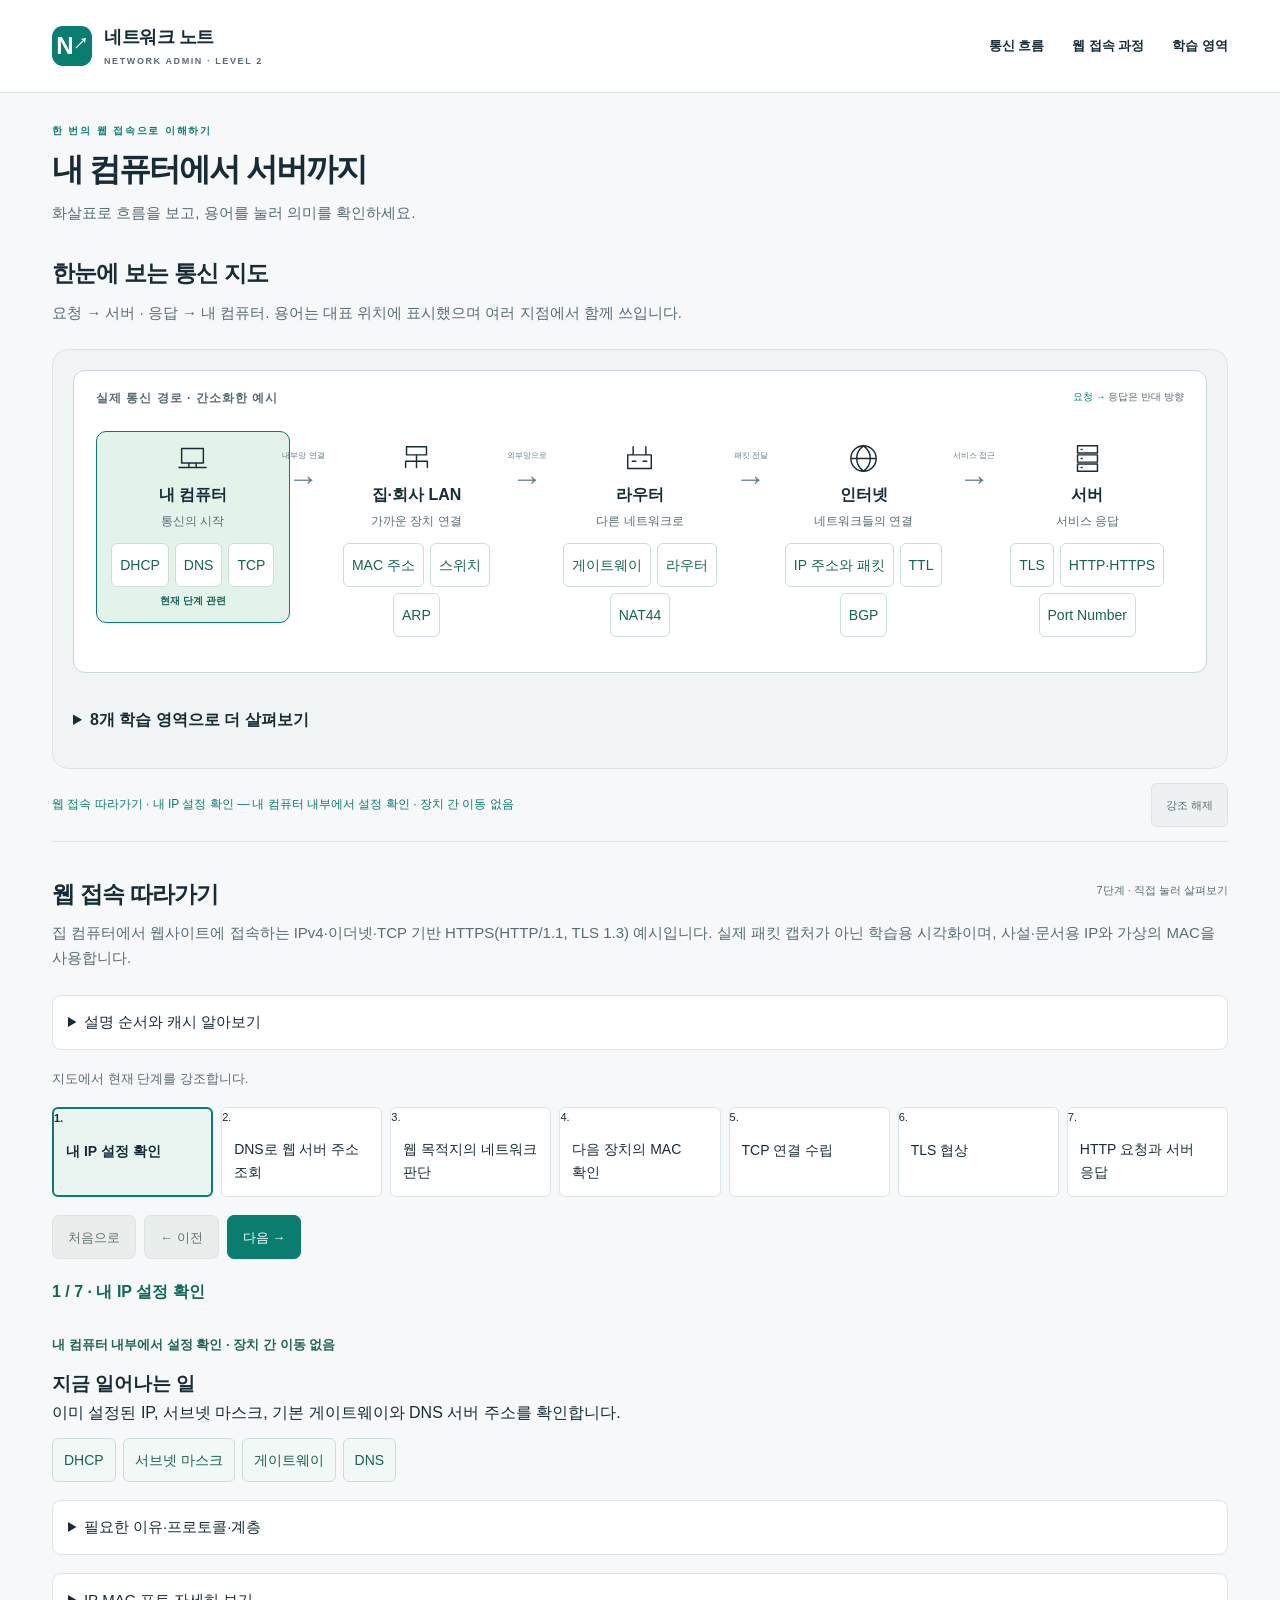
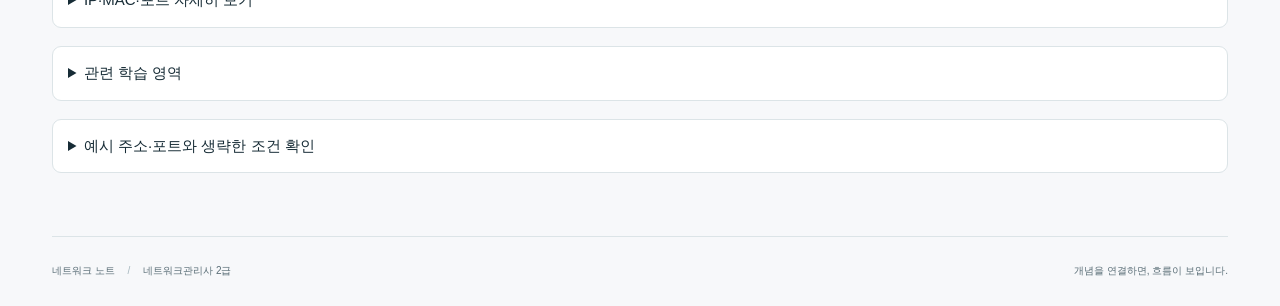
==== index.html @ ea15d292 "first commit" ====
<!doctype html>
<!-- 통신 흐름과 용어를 연결하는 개념 학습 화면입니다. -->
<html lang="ko">
<head>
  <meta charset="utf-8">
  <meta name="viewport" content="width=device-width, initial-scale=1">
  <!-- 내장 아이콘은 별도 파일 및 루트 favicon 요청 없이 동작합니다. -->
  <link rel="icon" href="data:image/svg+xml,%3Csvg xmlns='http://www.w3.org/2000/svg' viewBox='0 0 32 32'%3E%3Crect width='32' height='32' rx='8' fill='%23087d70'/%3E%3Cpath d='M9 24V8l14 16V8' stroke='white' stroke-width='3' fill='none'/%3E%3C/svg%3E">
  <meta name="description" content="네트워크관리사 2급 개념을 실제 통신 경로와 연결하는 학습 지도">
  <title>전체 개념 지도 · 네트워크 노트</title>
  <link rel="stylesheet" href="css/style.css">
  <script defer src="js/data.js"></script>
  <script defer src="js/main.js"></script>
</head>
<body>
<a class="skip-link" href="#main">본문으로 건너뛰기</a>
<header class="site-header"><div class="header-inner">
  <a class="brand" href="index.html"><span class="brand-mark" aria-hidden="true">N<span>↗</span></span><span>네트워크 노트<small>NETWORK ADMIN · LEVEL 2</small></span></a>
  <nav aria-label="주 메뉴"><a href="index.html#concept-map">통신 흐름</a><a href="index.html#web-access">웹 접속 과정</a><a href="index.html#learning-areas">학습 영역</a></nav>
  
</div></header>
<main id="main">
<section class="hero"><div><p class="eyebrow accent">한 번의 웹 접속으로 이해하기</p><h1>내 컴퓨터에서 서버까지</h1><p class="hero-description">화살표로 흐름을 보고, 용어를 눌러 의미를 확인하세요.</p></div></section>
<!-- Phase 4: 기존 데이터의 대표 용어·별칭을 재사용하는 전체 검색입니다. -->

<section id="concept-map" class="map-section" aria-labelledby="map-heading">
  <div class="section-heading"><div><h2 id="map-heading">한눈에 보는 통신 지도</h2></div></div>
  <p class="section-description">요청 → 서버 · 응답 → 내 컴퓨터. 용어는 대표 위치에 표시했으며 여러 지점에서 함께 쓰입니다.</p>
  <!-- 점선은 학습 개념의 관계, 중앙 실선 화살표는 간소화한 장치 간 전달 경로입니다. -->
  <div class="concept-map">

    <div class="path-panel"><div class="path-heading"><span class="eyebrow">실제 통신 경로 · 간소화한 예시</span><span>요청 → <span class="muted">응답은 반대 방향</span></span></div>
      <ol id="communication-path" class="communication-path" aria-label="내 컴퓨터에서 LAN, 라우터, 인터넷을 거쳐 서버로 전달되는 통신 경로"><li class="route-node" data-node="computer"><svg viewBox="0 0 32 32" aria-hidden="true"><path d="M4 5h24v16H4z M1 26h30 M12 21v5m8-5v5"/></svg><strong>내 컴퓨터</strong><span>통신의 시작</span><div class="route-arrow" aria-hidden="true"><span>내부망 연결</span><b>→</b></div></li>
<li class="route-node" data-node="lan"><svg viewBox="0 0 32 32" aria-hidden="true"><path d="M5 3h22v9H5z M16 12v7 M4 19h24 M4 19v7m12-7v7m12-7v7"/></svg><strong>집·회사 LAN</strong><span>가까운 장치 연결</span><div class="route-arrow" aria-hidden="true"><span>외부망으로</span><b>→</b></div></li>
<li class="route-node" data-node="router"><svg viewBox="0 0 32 32" aria-hidden="true"><path d="M3 12h26v15H3z M9 12V3m14 9V3 M8 19h4m8 0h4"/></svg><strong>라우터</strong><span>다른 네트워크로</span><div class="route-arrow" aria-hidden="true"><span>패킷 전달</span><b>→</b></div></li>
<li class="route-node" data-node="internet"><svg viewBox="0 0 32 32" aria-hidden="true"><path d="M16 2a14 14 0 1 0 0 28a14 14 0 1 0 0-28 M2 16h28 M16 2c-10 7-10 21 0 28 M16 2c10 7 10 21 0 28"/></svg><strong>인터넷</strong><span>네트워크들의 연결</span><div class="route-arrow" aria-hidden="true"><span>서비스 접근</span><b>→</b></div></li>
<li class="route-node" data-node="server"><svg viewBox="0 0 32 32" aria-hidden="true"><path d="M5 2h22v8H5z M5 12h22v8H5z M5 22h22v8H5z M9 6h1m-1 10h1m-1 10h1"/></svg><strong>서버</strong><span>서비스 응답</span></li></ol>
    </div>
<details id="learning-areas" class="area-disclosure"><summary>8개 학습 영역으로 더 살펴보기</summary>    <div class="map-grid map-top"><article class="map-card" id="area-structure" data-area="structure">
  <div class="card-top"><span class="eyebrow">01 / LEARNING AREA</span><span class="selection-mark" aria-hidden="true">●</span></div>
  <h3><a href="html/structure.html">통신 구조<span aria-hidden="true"> ↗</span></a></h3>
  <p class="relation-label">통신 규칙과 데이터 포장</p>
  <p class="relation-target"><span aria-hidden="true">┄</span> 전체 통신 과정</p>
  <button type="button" class="relation-button" data-select-area="structure" aria-pressed="false" aria-controls="communication-path relation-status" hidden>관계 강조 <span aria-hidden="true">＋</span></button>
</article>
<article class="map-card" id="area-lan" data-area="lan">
  <div class="card-top"><span class="eyebrow">02 / LEARNING AREA</span><span class="selection-mark" aria-hidden="true">●</span></div>
  <h3><a href="html/lan.html">물리 연결·LAN<span aria-hidden="true"> ↗</span></a></h3>
  <p class="relation-label">신호 전달과 내부망 구성</p>
  <p class="relation-target"><span aria-hidden="true">┄</span> 내 컴퓨터 ↔ 집·회사 LAN</p>
  <button type="button" class="relation-button" data-select-area="lan" aria-pressed="false" aria-controls="communication-path relation-status" hidden>관계 강조 <span aria-hidden="true">＋</span></button>
</article>
<article class="map-card" id="area-address-routing" data-area="address-routing">
  <div class="card-top"><span class="eyebrow">03 / LEARNING AREA</span><span class="selection-mark" aria-hidden="true">●</span></div>
  <h3><a href="html/address-routing.html">주소·경로<span aria-hidden="true"> ↗</span></a></h3>
  <p class="relation-label">주소 식별과 경로 선택</p>
  <p class="relation-target"><span aria-hidden="true">┄</span> LAN ↔ 라우터 ↔ 인터넷</p>
  <button type="button" class="relation-button" data-select-area="address-routing" aria-pressed="false" aria-controls="communication-path relation-status" hidden>관계 강조 <span aria-hidden="true">＋</span></button>
</article>
<article class="map-card" id="area-transport" data-area="transport">
  <div class="card-top"><span class="eyebrow">04 / LEARNING AREA</span><span class="selection-mark" aria-hidden="true">●</span></div>
  <h3><a href="html/transport.html">전송<span aria-hidden="true"> ↗</span></a></h3>
  <p class="relation-label">종단 간 전송과 포트 구분</p>
  <p class="relation-target"><span aria-hidden="true">┄</span> 내 컴퓨터 ↔ 서버</p>
  <button type="button" class="relation-button" data-select-area="transport" aria-pressed="false" aria-controls="communication-path relation-status" hidden>관계 강조 <span aria-hidden="true">＋</span></button>
</article></div>    <div class="map-grid map-bottom"><article class="map-card" id="area-services" data-area="services">
  <div class="card-top"><span class="eyebrow">05 / LEARNING AREA</span><span class="selection-mark" aria-hidden="true">●</span></div>
  <h3><a href="html/services.html">서비스<span aria-hidden="true"> ↗</span></a></h3>
  <p class="relation-label">주소 설정과 서비스 요청·응답</p>
  <p class="relation-target"><span aria-hidden="true">┄</span> 내 컴퓨터 ↔ 서버 · LAN</p>
  <button type="button" class="relation-button" data-select-area="services" aria-pressed="false" aria-controls="communication-path relation-status" hidden>관계 강조 <span aria-hidden="true">＋</span></button>
</article>
<article class="map-card" id="area-security" data-area="security">
  <div class="card-top"><span class="eyebrow">06 / LEARNING AREA</span><span class="selection-mark" aria-hidden="true">●</span></div>
  <h3><a href="html/security.html">보안<span aria-hidden="true"> ↗</span></a></h3>
  <p class="relation-label">접근 제어와 통신 보호</p>
  <p class="relation-target"><span aria-hidden="true">┄</span> LAN ↔ 라우터 ↔ 인터넷 ↔ 서버</p>
  <button type="button" class="relation-button" data-select-area="security" aria-pressed="false" aria-controls="communication-path relation-status" hidden>관계 강조 <span aria-hidden="true">＋</span></button>
</article>
<article class="map-card" id="area-server-management" data-area="server-management">
  <div class="card-top"><span class="eyebrow">07 / LEARNING AREA</span><span class="selection-mark" aria-hidden="true">●</span></div>
  <h3><a href="html/server-management.html">서버·운영체제 관리<span aria-hidden="true"> ↗</span></a></h3>
  <p class="relation-label">서비스 실행과 운영 상태 관리</p>
  <p class="relation-target"><span aria-hidden="true">┄</span> 서버</p>
  <button type="button" class="relation-button" data-select-area="server-management" aria-pressed="false" aria-controls="communication-path relation-status" hidden>관계 강조 <span aria-hidden="true">＋</span></button>
</article>
<article class="map-card" id="area-virtualization" data-area="virtualization">
  <div class="card-top"><span class="eyebrow">08 / LEARNING AREA</span><span class="selection-mark" aria-hidden="true">●</span></div>
  <h3><a href="html/virtualization.html">가상화·운영 구조<span aria-hidden="true"> ↗</span></a></h3>
  <p class="relation-label">기능 가상화와 자원 운영</p>
  <p class="relation-target"><span aria-hidden="true">┄</span> LAN · 라우터 · 서버</p>
  <button type="button" class="relation-button" data-select-area="virtualization" aria-pressed="false" aria-controls="communication-path relation-status" hidden>관계 강조 <span aria-hidden="true">＋</span></button>
</article></div></details>
  </div>
  <div class="relation-bar"><p id="relation-status" role="status" aria-live="polite" aria-atomic="true">각 영역에 연결된 지점과 관계를 확인해 보세요.</p><button id="reset-map" type="button" hidden>강조 해제</button></div>
  <noscript><p class="notice">관계 강조는 JavaScript가 필요합니다. 학습 영역을 펼쳐 상세 페이지로 이동할 수 있습니다.</p></noscript>
</section>
<!-- Phase 3: 네트워크 요청을 실제로 보내지 않는 수동 단계형 학습 시나리오입니다. -->
<section id="web-access" class="journey-section" aria-labelledby="web-access-title">
  <div class="section-heading"><div><h2 id="web-access-title">웹 접속 따라가기</h2></div><span class="quiet-label">7단계 · 직접 눌러 살펴보기</span></div>
  <p class="section-description">집 컴퓨터에서 웹사이트에 접속하는 IPv4·이더넷·TCP 기반 HTTPS(HTTP/1.1, TLS 1.3) 예시입니다. 실제 패킷 캡처가 아닌 학습용 시각화이며, 사설·문서용 IP와 가상의 MAC을 사용합니다.</p>
  <details class="visual-details"><summary>설명 순서와 캐시 알아보기</summary><p>아래는 설명 순서입니다. DNS 조회 안에서도 목적지 판단과 필요한 MAC 확인·전달이 일어납니다. DHCP는 사전 설정이며, 유효한 설정·DNS 캐시·ARP 캐시가 있으면 매번 새로 교환하지 않습니다.</p></details>
  <div id="walkthrough-interactive" hidden></div>
  <noscript><p class="notice">단계별 조작을 이용하려면 JavaScript를 켜 주세요. 기존 지도와 학습 페이지 링크는 그대로 이용할 수 있습니다.</p></noscript>
</section>




</main>
<footer class="site-footer"><span>네트워크 노트 <span aria-hidden="true">/</span> 네트워크관리사 2급</span><span>개념을 연결하면, 흐름이 보입니다.</span></footer>
</body>
</html>
---- css/style.css ----
/* 공통 디자인: 외부 폰트 없이 가독성, 상대 경로 배포, 반응형 지도를 지원합니다. */
:root{color-scheme:light;--paper:#f7f8fa;--ink:#172c36;--muted:#586c75;--line:#dce4e7;--accent:#087d70;--soft:#eaf5f1;--white:#fff}
*{box-sizing:border-box}
html{scroll-behavior:smooth;scroll-padding-top:24px}
body{margin:0;background:var(--paper);color:var(--ink);font-family:"Segoe UI","Malgun Gothic",sans-serif;font-size:15px;line-height:1.65;word-break:keep-all;overflow-wrap:anywhere}
a{color:inherit;text-decoration:none}
button{font:inherit;cursor:pointer}
a,button{-webkit-tap-highlight-color:transparent}
a:hover{color:var(--accent)}
a:focus-visible,button:focus-visible{outline:3px solid #1266c4;outline-offset:5px;border-radius:4px}
[hidden]{display:none!important}
h1,h2,h3,p{margin:0}
.skip-link{position:absolute;top:-100px;left:16px;z-index:10;background:var(--ink);color:white;padding:12px 20px}
.skip-link:focus{top:12px}
.site-header{background:var(--white);border-bottom:1px solid var(--line)}
.header-inner{max-width:1240px;min-height:92px;margin:auto;padding:16px 32px;display:flex;align-items:center;gap:42px}
.brand{display:flex;align-items:center;gap:12px;font-size:18px;font-weight:750;letter-spacing:-.5px}
.brand small{display:block;font-size:9px;letter-spacing:1.6px;color:var(--muted);font-weight:600;margin-top:1px}
.brand-mark{display:flex;align-items:center;justify-content:center;width:40px;height:40px;border-radius:11px;background:var(--accent);color:white;font-size:24px;font-weight:700}
.brand-mark span{font-size:15px;align-self:flex-start;margin-top:6px}
.header-inner nav{display:flex;gap:28px;margin-left:auto;font-size:13px;font-weight:600}
.header-inner nav a{padding:10px 0}
.phase-badge{display:inline-flex;align-items:center;gap:10px;border:1px solid var(--line);border-radius:6px;padding:5px 10px;font-size:10px;letter-spacing:1px;font-weight:700;color:var(--muted)}
.phase-badge span{letter-spacing:0;font-weight:400;border-left:1px solid var(--line);padding-left:10px}
main{max-width:1240px;padding:0 32px;margin:auto}
.hero{padding:64px 0 54px;display:grid;grid-template-columns:1.4fr 1fr;align-items:center;gap:50px}
.eyebrow{font-size:10px;font-weight:700;letter-spacing:1.8px;color:var(--muted)}
.accent{color:var(--accent)}
h1{font-size:clamp(32px,3.6vw,47px);line-height:1.35;letter-spacing:-2px;font-weight:750;margin:16px 0 20px}
h1 em{font-style:normal;color:var(--accent)}
.hero-description{font-size:15px;line-height:1.9;color:var(--muted)}
.hero-note{padding:26px 28px;border:1px solid #d6e6df;background:#eef5f1;border-radius:14px;max-width:385px;justify-self:end;width:100%}
.note-icon{display:block;color:var(--accent);font-size:26px;margin-bottom:8px;line-height:1}
.hero-note strong{font-size:15px}
.hero-note p{font-size:12px;color:var(--muted);margin:9px 0 20px;line-height:1.9}
.hero-note>div{border-top:1px solid #d3e1da;padding-top:14px;display:flex;gap:26px;font-size:11px;color:var(--muted)}
.hero-note b{font-size:22px;color:var(--accent);margin-right:5px;font-weight:600}
.section-heading{display:flex;align-items:center;justify-content:space-between;gap:20px}
h2{font-size:23px;letter-spacing:-.8px;margin-top:7px;line-height:1.5}
.section-description{font-size:12px;color:var(--muted);margin:10px 0 24px}
.legend{display:flex;gap:18px;font-size:11px;color:var(--muted)}
.legend span{display:flex;align-items:center;gap:7px}
.legend i{width:23px;display:inline-block}
.solid-line{border-top:2px solid #536d79}
.dotted-line{border-top:2px dashed var(--accent)}
.concept-map{border:1px solid var(--line);border-radius:16px;background-color:#f0f4f5;background-image:radial-gradient(#d2dee2 .7px,transparent .7px);background-size:14px 14px;padding:24px}
.map-grid{display:grid;grid-template-columns:repeat(4,minmax(0,1fr));gap:16px}
.map-card{position:relative;padding:17px 16px 12px;border:1px solid #d7e0e3;border-radius:10px;background:white;min-width:0;transition:border-color .15s,box-shadow .15s}
/* 각 개념의 점선과 대상 문구는 장치의 실선 전달 경로와 구별됩니다. */
.map-top .map-card:after,.map-bottom .map-card:before{content:"";position:absolute;height:26px;border-left:2px dashed #8ea8a2;left:50%}
.map-top .map-card:after{top:100%}
.map-bottom .map-card:before{bottom:100%}
.card-top{display:flex;justify-content:space-between;align-items:center;gap:5px}
.card-top .eyebrow{font-size:8px;letter-spacing:1.1px}
.selection-mark{color:#c9d7d4;font-size:9px}
.map-card h3{font-size:16px;letter-spacing:-.6px;margin:9px 0}
.map-card h3 a{display:block;padding:3px 0}
.map-card h3 a span{font-size:13px;color:var(--muted)}
.relation-label{font-size:11px;color:var(--muted)}
.relation-target{font-size:10px;color:var(--accent);min-height:36px;display:flex;gap:4px;align-items:center;margin:6px 0}
.relation-button{border:0;border-top:1px solid #e6edee;background:transparent;color:var(--muted);width:100%;min-height:44px;text-align:left;font-size:11px;padding:10px 0 0}
.relation-button span{float:right}
.relation-button:hover{color:var(--accent)}
.path-panel{position:relative;margin:25px 0;padding:18px 22px 22px;background:#fff;border:1px solid #c9d8dc;border-radius:12px}
.path-heading{display:flex;justify-content:space-between;gap:12px;font-size:10px;color:var(--accent);margin-bottom:22px}
.path-heading .eyebrow{font-size:9px;letter-spacing:1px}
.muted{color:var(--muted)}
.communication-path{list-style:none;margin:0;padding:0;display:grid;grid-template-columns:repeat(5,minmax(0,1fr));gap:30px}
.route-node{position:relative;display:flex;flex-direction:column;align-items:center;justify-content:center;border:1px solid transparent;border-radius:10px;padding:12px 0;min-width:0}
.route-node svg{width:29px;height:29px;stroke:var(--ink);stroke-width:1.6;fill:none;stroke-linecap:round;stroke-linejoin:round;margin-bottom:9px}
.route-node strong{font-size:13px}
.route-node>span{font-size:10px;color:var(--muted);margin-top:3px}
.route-arrow{position:absolute;left:calc(100% - 20px);width:70px;top:17px;text-align:center;color:#687f8a;z-index:1;pointer-events:none}
.route-arrow span{display:block;font-size:8px;white-space:nowrap}
.route-arrow b{font-size:31px;font-weight:400;line-height:1.1;display:block}
.is-selected{border-color:var(--accent);box-shadow:0 0 0 2px var(--accent)}
.is-selected .selection-mark,.is-selected .relation-button,.is-selected .relation-label{color:var(--accent)}
.map-top .is-selected:after,.map-bottom .is-selected:before{border-color:var(--accent);border-width:3px}
.is-related{background:var(--soft);border-color:#72b7a9}
.is-related svg{stroke:var(--accent)}
.has-selection .map-card:not(.is-selected) .relation-target{color:var(--muted)}
.has-selection .map-card:not(.is-selected):after,.has-selection .map-card:not(.is-selected):before{border-color:#cbd6d9}
.relation-bar{display:flex;align-items:center;justify-content:space-between;gap:16px;padding:14px 0;min-height:70px;color:var(--accent);font-size:12px}
.relation-bar button{flex-shrink:0;border:1px solid var(--line);border-radius:6px;padding:10px 14px;min-height:44px;background:white;color:var(--ink);font-size:11px}
.relation-bar button:disabled{color:var(--muted);background:#edf1f2;cursor:default}
.learning-section{padding:36px 0 64px}
.quiet-label{font-size:11px;color:var(--muted)}
.area-list{display:grid;grid-template-columns:1fr 1fr;gap:0 30px;padding:0;margin:0;list-style:none}
.area-list li{border-bottom:1px solid var(--line)}
.area-list-link{display:flex;align-items:center;gap:15px;padding:22px 4px;min-height:130px}
.list-number{font-size:12px;color:var(--accent);align-self:flex-start;padding-top:4px;font-weight:600}
.area-list h3{font-size:15px;margin-bottom:4px}
.area-list p{font-size:11px;color:var(--muted)}
.list-relation{display:block;font-size:10px;color:var(--muted);margin-top:5px}
.term-count{margin-left:auto;white-space:nowrap;font-size:10px;color:var(--muted)}
.site-footer{max-width:1176px;margin:0 auto;padding:26px 0;border-top:1px solid var(--line);display:flex;justify-content:space-between;gap:16px;font-size:10px;color:var(--muted)}
.site-footer span span{margin:0 10px;color:#a4b5bd}
/* 상세 페이지의 기존 역할 패널과 순차 탐색을 Phase 2 학습 화면에서도 유지합니다. */
.detail-main{max-width:940px;padding-top:32px;padding-bottom:52px}
.back-link{display:inline-block;font-size:12px;color:var(--muted);padding:10px 0}
.detail-hero{padding:42px 0 34px}
.detail-hero h1{margin:12px 0}
.detail-tagline{font-size:21px;margin-bottom:17px}
.detail-summary{max-width:700px;color:var(--muted);font-size:15px}
.detail-count{display:inline-block;margin-top:20px;border:1px solid var(--line);border-radius:6px;padding:5px 10px;font-size:12px;color:var(--muted)}
.role-panel{padding:28px 32px;border:1px solid #cfe0d8;border-radius:12px;background:var(--soft)}
.role-panel h2{font-size:20px}
.role-target{margin-top:20px;font-size:20px;color:var(--accent);font-weight:650}
.role-relation{border-top:2px dashed #87b8aa;margin-top:15px;padding-top:15px;font-size:16px}
.role-panel p:last-child{font-size:12px;color:var(--muted);margin-top:12px}
.scope-panel{margin:24px 0;padding:28px 32px;background:white;border:1px solid var(--line);border-radius:12px}
.scope-panel h2{font-size:19px;margin:13px 0 10px}
.scope-panel p{color:var(--muted);font-size:13px;line-height:1.9}
.sequence-nav{display:grid;grid-template-columns:1fr 1fr;gap:16px;margin-top:36px}
.sequence-nav a{padding:22px;border:1px solid var(--line);border-radius:10px;background:white}
.sequence-nav a:last-child{text-align:right}
.sequence-nav small{display:block;color:var(--muted);font-size:11px;margin-bottom:8px}
.sequence-nav strong{font-size:15px}
.sequence-note{color:var(--muted);font-size:11px;line-height:1.9;margin-top:20px;text-align:center}
.notice{padding:15px;border:1px solid var(--line);font-size:12px}
@media(min-width:761px) and (max-width:1050px){.map-grid{gap:10px}.concept-map{padding:16px}.map-card{padding:14px 10px 10px}.map-card h3{font-size:14px}.relation-target{min-height:52px}.hero{gap:24px}.term-count{display:none}}
@media(max-width:760px){
 .header-inner{min-height:78px;padding:14px 20px;gap:18px;flex-wrap:wrap}.brand{font-size:16px}.header-inner nav{gap:18px;font-size:12px}.header-inner>.phase-badge{display:none}
 main{padding:0 20px}.hero{padding:38px 0;grid-template-columns:1fr;gap:26px}.hero-note{justify-self:start;max-width:none;padding:20px}.hero-note>div{padding-top:10px}.hero-note p{margin-bottom:12px}.hero h1{font-size:35px}.hero-description{font-size:13px}
 .section-heading{align-items:flex-start;flex-direction:column;gap:12px}h2{font-size:21px}.section-description{line-height:1.85}.legend{gap:20px}.concept-map{padding:16px}.map-grid{grid-template-columns:1fr 1fr;gap:12px}.map-card{padding:14px 12px 10px}.map-card h3{font-size:15px}.relation-target{min-height:44px}
 .map-top .map-card:after,.map-bottom .map-card:before{display:none}.relation-target{border-left:2px dashed #8ea8a2;padding-left:7px}.is-selected .relation-target{border-color:var(--accent)}
 .path-panel{padding:18px 16px;margin:18px 0}.path-heading{flex-direction:column;gap:4px;margin-bottom:12px}.communication-path{grid-template-columns:1fr;gap:42px}.route-node{padding:13px 8px}.route-node svg{width:26px;height:26px;margin-bottom:6px}.route-node strong{font-size:15px}.route-node>span{font-size:11px}
 .route-arrow{left:50%;top:calc(100% + 2px);width:140px;transform:translateX(-50%);display:flex;align-items:center;justify-content:center;gap:8px;height:38px}.route-arrow span{font-size:10px;order:2}.route-arrow b{transform:rotate(90deg);font-size:28px}
 .relation-bar{align-items:flex-start}.relation-bar p{padding-top:10px}.learning-section{padding-top:24px}.area-list{grid-template-columns:1fr}.area-list-link{min-height:116px;gap:12px}.site-footer{margin:0 20px;flex-direction:column;gap:5px}.detail-main{padding-top:20px}.detail-hero{padding-top:30px}.detail-tagline{font-size:19px}.role-panel,.scope-panel{padding:24px}.sequence-nav a{padding:16px}.sequence-nav strong{font-size:13px}
}
@media(max-width:380px){main{padding:0 14px}.header-inner{padding:12px 14px}.brand small{font-size:8px}.brand-mark{width:34px;height:34px}.header-inner nav{gap:14px}.map-grid{grid-template-columns:1fr}.relation-target{min-height:30px}.hero h1{font-size:31px}.term-count{white-space:normal;max-width:45px}.concept-map{padding:12px}.sequence-nav{gap:10px}}
@media(prefers-reduced-motion:reduce){html{scroll-behavior:auto}*{transition:none!important}}

/* Phase 2: 기존 색상·레이아웃 위에 용어 카드, 비교표와 안전한 원문 표시를 확장합니다. */
.supplemental-count{margin-left:8px;background:var(--soft)}
.position-path{display:flex;flex-wrap:wrap;gap:8px;list-style:none;margin:22px 0 16px;padding:0}
.position-path li{padding:7px 10px;border:1px solid var(--line);border-radius:6px;background:#fff;font-size:12px}
.position-path li.is-related{background:#d9eee6;border-color:#80b8aa;color:#126455;font-weight:650}
.role-panel>a{font-size:13px;text-decoration:underline;text-underline-offset:3px}
.lesson-toc,.area-navigation{display:flex;flex-wrap:wrap;gap:8px;margin:24px 0}
.lesson-toc a,.area-navigation a{display:inline-flex;align-items:center;min-height:44px;padding:9px 12px;border:1px solid var(--line);border-radius:6px;background:#fff;font-size:12px}
.area-navigation{padding-bottom:22px;border-bottom:1px solid var(--line)}
.area-navigation a[aria-current="page"]{background:var(--accent);border-color:var(--accent);color:white}
.lesson-section{margin-top:40px;scroll-margin-top:24px}
.lesson-section>h2{margin-bottom:17px}
.lesson-section>p{font-size:14px;color:var(--muted);line-height:1.9}
.lesson-section h3{font-size:18px;line-height:1.6;letter-spacing:-.4px}
.lesson-section h4{font-size:13px;margin:18px 0 6px}
.scenario-steps{padding-left:24px;margin:18px 0}
.scenario-steps>li{padding:0 0 20px 10px}
.scenario-steps>li::marker{font-weight:700;color:var(--accent)}
.scenario-steps h4{margin-top:0;font-size:15px}
.scenario-steps p{font-size:14px;color:var(--muted)}
.concept-links,.related-area-links{display:flex;flex-wrap:wrap;gap:7px;margin-top:12px}
.concept-links a,.term-index a{display:inline-flex;align-items:center;padding:8px 11px;min-height:44px;border:1px solid #cadfd7;border-radius:6px;background:#f1f8f5;font-size:12px;color:#166453;overflow-wrap:anywhere}
.concept-links a:hover,.term-index a:hover{background:#dfeee8;text-decoration:underline}
.related-area-links a{font-size:12px;color:var(--muted);text-decoration:underline;text-underline-offset:3px;min-height:44px;display:inline-flex;align-items:center;margin-right:10px}
.term-index{display:flex;flex-wrap:wrap;gap:8px;margin:20px 0;scroll-margin-top:24px}
.term-card{padding:27px 30px;margin:22px 0;border:1px solid var(--line);border-radius:12px;background:#fff;scroll-margin-top:24px;min-width:0}
.term-card:target{border-color:var(--accent);box-shadow:0 0 0 2px #76b7a6}
.term-card:focus-visible{outline:3px solid #1266c4;outline-offset:4px}
.term-badge{display:inline-block;font-size:10px;border-radius:4px;padding:3px 8px;margin-bottom:10px;background:#eef1f4;color:#4c616c}
.term-badge.supplement{color:#126455;background:#e4f3ec;border:1px solid #b6d6c9}
.term-card h3{font-size:22px;overflow-wrap:anywhere}
.term-aliases{font-size:12px;color:var(--muted);margin-top:7px;line-height:1.9}
.osi-note{border-left:3px solid #90b9ab;padding-left:12px;margin:15px 0;font-size:12px;color:#48655b;line-height:1.8}
.term-explanation{font-size:15px;line-height:1.95;margin:16px 0}
.example-text{font-size:14px;color:var(--muted);line-height:1.9}
.preserve-lines{white-space:pre-wrap;overflow-wrap:anywhere;word-break:normal}
.study-list{padding-left:22px;margin:8px 0;font-size:13px;line-height:1.9}
.study-list li+li{margin-top:6px}
.clarification{background:#f0f6f3;border-left:3px solid var(--accent);padding:18px 20px;margin:22px 0;border-radius:0 8px 8px 0}
.clarification dl{margin:0}
.clarification dt{font-size:12px;font-weight:700;color:#176451;margin-top:14px}
.clarification dt:first-child{margin-top:0}
.clarification dd{font-size:13px;margin:5px 0 0;line-height:1.9}
.original-text{border-top:1px solid var(--line);border-bottom:1px solid var(--line);margin:20px 0;padding:4px 0}
.original-text summary{padding:12px 0;cursor:pointer;font-size:13px;font-weight:600;min-height:44px}
.original-text p{font-size:13px;line-height:1.9;color:var(--muted);padding-bottom:12px}
.original-text h4{margin-top:12px}
.original-text .empty-note{font-style:italic;font-size:12px}
.reference-links{display:flex;flex-direction:column;align-items:flex-start;gap:6px;font-size:11px;margin-top:14px;line-height:1.8}
.reference-links:empty{display:none}
.reference-links>span{font-weight:600;color:var(--muted)}
.reference-links a{text-decoration:underline;text-underline-offset:3px;color:#286b61;padding:4px 0;overflow-wrap:anywhere}

/* Phase 3: 내부 계층은 점선, 장치 간 경로는 실선으로 구분하며 자동 애니메이션은 사용하지 않습니다. */
.journey-section{padding:30px 0 45px;border-top:1px solid var(--line)}
.journey-start-link{display:inline-block;font-size:12px;color:var(--accent);padding:8px 0;margin-bottom:8px;text-decoration:underline}
.journey-intro,.cache-note{font-size:13px;line-height:1.9;background:#edf5f1;border-left:3px solid var(--accent);padding:15px 18px;border-radius:0 8px 8px 0;margin:15px 0}
.map-mode-note{font-size:12px;color:var(--muted);margin:18px 0 8px}
.step-controls,.visual-choices{display:flex;flex-wrap:wrap;gap:8px;margin:18px 0 10px}
.step-controls button,.visual-choices button,.map-sync-button{min-height:44px;border:1px solid #b8cec7;border-radius:7px;background:white;color:var(--ink);padding:9px 15px;font-size:13px}
.step-controls [data-action="next"]{background:var(--accent);color:white;border-color:var(--accent)}
.step-controls button:disabled{background:#e9eeec;color:#62736c;border-color:var(--line);cursor:default}
.visual-choices [aria-pressed="true"]{background:var(--accent);color:white;border-color:var(--accent);font-weight:650}
.step-state{font-weight:650;font-size:16px;color:#116758;padding:10px 0 14px;min-height:49px}
.journey-step-track{display:grid;grid-template-columns:repeat(7,minmax(0,1fr));gap:8px;list-style-position:inside;padding:0;margin:18px 0}
.journey-step-track li{border:1px solid var(--line);border-radius:6px;background:#fff;padding:10px;font-size:11px}
.journey-step-track [aria-current="step"]{border:2px solid var(--accent);background:var(--soft);font-weight:700}
.journey-path{display:grid;grid-template-columns:repeat(5,minmax(0,1fr));gap:16px;list-style:none;padding:0;margin:12px 0 20px}
.journey-path li{padding:15px 12px;background:#edf0f2;border:1px solid #d7e0e4;border-radius:9px;min-width:0}
.journey-path strong{font-size:13px;display:block}
.journey-path span{display:block;font-size:10px;color:var(--muted);margin-top:8px}
.journey-path .is-current-node{border:2px solid var(--accent);background:var(--soft)}
.journey-path .journey-edge{padding-top:8px;border-top:2px solid #c5d1d5}
.journey-path .is-current-edge{border-color:var(--accent);color:#086d5f;font-weight:650}
.path-explanation{font-size:13px;font-weight:600;margin:14px 0;color:#206559}
.journey-facts{display:grid;grid-template-columns:1fr 1fr;gap:15px}
.journey-facts>div{padding:20px 22px;border:1px solid var(--line);border-radius:10px;background:white}
.journey-facts h3,.journey-address>h3{font-size:15px;margin-bottom:10px}
.journey-facts p{font-size:14px;line-height:1.9}
.journey-address{margin:24px 0}
.address-fields{display:grid;grid-template-columns:minmax(130px,.65fr) minmax(0,1.65fr);margin:12px 0;font-size:13px;line-height:1.8}
.address-fields dt,.address-fields dd{padding:10px 12px;border-bottom:1px solid #e0e8e5;margin:0;min-width:0}
.address-fields dt{font-weight:600;color:#49665e;background:#f0f5f2}
.address-fields dd{background:white;overflow-wrap:anywhere;font-variant-numeric:tabular-nums}
.packet-card{padding:18px;border:1px solid #ccdad5;border-radius:10px;background:#fff;min-width:0}
.packet-card h4{margin:0 0 9px;font-size:14px}
.packet-card .address-fields{margin-bottom:10px}
.wire-caption{font-size:12px;color:var(--muted);margin:8px 0}
.nat-note,.forward-note{padding:10px 12px;border:1px solid #d5dfda;border-radius:6px;font-size:12px;line-height:1.9;background:#f0f5f2}
.nat-note{border-color:#bd9b53;background:#fff7e4;color:#6a501b;font-weight:650}
.nat-explanation{background:#fffbef;border:1px solid #dcc99e;border-radius:9px;padding:18px 20px;margin-top:16px}
.nat-explanation h4{font-size:14px;margin:0 0 10px}.nat-explanation>p{font-size:12px;line-height:1.9}
.forwarding-strip{display:grid;grid-template-columns:1fr 1fr;gap:14px;margin-top:15px}
.forwarding-strip .address-fields{display:block}.forwarding-strip .address-fields dt{font-size:11px;padding-bottom:2px}.forwarding-strip .address-fields dd{padding-top:3px}
.visual-details{margin:18px 0;padding:0 15px;border:1px solid var(--line);border-radius:9px;background:#fff}
.visual-details summary{padding:14px 0;font-size:13px;cursor:pointer;min-height:44px}.visual-details[open]{padding-bottom:16px}
.flow-area-label,.flow-node-label{display:block;font-size:10px;font-weight:700;color:#126454;margin-top:6px}
.map-card.is-flow-area{border-color:var(--accent);box-shadow:0 0 0 1px var(--accent)}
.map-top .is-flow-area:after,.map-bottom .is-flow-area:before{border-color:var(--accent);border-width:3px}
.route-node.is-flow-node{background:#e3f3ea;border-color:var(--accent)}
.route-arrow.is-flow-edge{color:#086b5c;font-weight:700}.route-arrow.is-flow-edge b{font-weight:800}
.learning-visual{margin:22px 0 30px;padding:24px;border:1px solid #cbdcd4;border-radius:12px;background:#f6faf8;scroll-margin-top:24px}
.learning-visual:target{outline:2px solid var(--accent);outline-offset:3px}
.learning-visual>h3{margin-bottom:13px}.learning-visual .visual-explanation{font-size:14px;line-height:1.9;margin:14px 0}
.encapsulation-grid{display:grid;grid-template-columns:1fr 1fr;gap:15px;margin:18px 0}
.layer-stack{border:1px dashed #a6bdb2;border-radius:8px;padding:14px;background:#fff}
.layer-stack h4{margin:0 0 10px}.layer-stack ol{padding:0;margin:0;list-style:none}
.layer-stack li{padding:12px 10px;border:1px dashed #cedbd4;border-radius:5px;margin-top:7px;font-size:12px}
.layer-stack .current-layer{border:2px solid var(--accent);background:#e1f1e8;font-weight:700}
.between-devices{grid-column:1/-1;border:2px solid #b5c9c0;background:#fff;border-radius:8px;padding:15px;font-size:12px;line-height:1.9}
.between-devices.current-travel{border-color:var(--accent);background:var(--soft)}
.packet-shell{padding:11px;border:1px solid #8eb2a3;background:#f5faf6;border-radius:5px;font-size:12px;margin-top:8px}
.packet-shell .packet-shell{background:#eaf3ed}.signal-example{padding:15px;border:1px solid #c4d7cd;background:#fff;border-radius:7px;font-size:13px}
.tcp-endpoints{display:flex;justify-content:space-between;gap:16px;font-size:13px;margin:16px 0}.tcp-endpoints strong:last-child{text-align:right}
.tcp-message{border:1px solid #cfddd6;border-radius:7px;background:#fff;padding:13px;margin:9px 0;display:grid;grid-template-columns:110px 1fr;gap:7px;font-size:12px}
.tcp-message>span:last-child{grid-column:2}.tcp-message.is-current-message{border:2px solid var(--accent);background:#e5f3eb}.message-index{font-size:11px}
.subnet-summary{font-size:14px;line-height:1.9;margin:16px 0}.hop-track{list-style:none;padding:0;display:flex;flex-wrap:wrap;gap:7px;margin:12px 0}
.hop-track li{padding:8px;border:1px solid #ccdcd3;border-radius:6px;font-size:11px;background:white}.hop-track [aria-current="step"]{background:#ddf0e5;border-color:var(--accent);font-weight:650}
.reliability-panels{display:grid;grid-template-columns:1fr 1fr;gap:15px}.reliability-panels>div{padding:16px;border:1px solid var(--line);border-radius:9px;background:white}.reliability-panels h4{margin:0 0 9px}
.delivery-blocks{list-style:none;padding:0;display:grid;gap:8px}.delivery-blocks li{padding:12px;border:1px solid #b8cec2;background:#edf5f0;border-radius:6px;font-size:12px}.delivery-blocks .loss-focus{border-style:dashed;border-color:#9b782d;background:#fff9e8}
@media(max-width:760px){
 .journey-step-track{grid-template-columns:repeat(2,minmax(0,1fr))}.journey-path{grid-template-columns:1fr;gap:7px}.journey-path li{display:grid;grid-template-columns:1fr 1fr;padding:11px;gap:6px}.journey-path span{margin:0}.journey-path .journey-edge{grid-column:1/-1}
 .journey-facts{grid-template-columns:1fr}.journey-facts>div{padding:17px}.address-fields{grid-template-columns:1fr}.address-fields dt{padding:8px 10px 2px}.address-fields dd{padding:6px 10px 10px}
 .forwarding-strip{grid-template-columns:1fr}.packet-card{padding:14px}.learning-visual{padding:17px 13px}.encapsulation-grid{gap:10px}.layer-stack{padding:10px}.layer-stack li{padding:9px 6px;font-size:11px}
 .tcp-message{grid-template-columns:1fr}.tcp-message>span:last-child{grid-column:auto}.tcp-endpoints{font-size:11px}.reliability-panels{grid-template-columns:1fr}.step-controls button,.visual-choices button{padding:9px 12px}
 .header-inner nav{flex-wrap:wrap;gap:10px 18px}.header-inner{gap:12px}
}
@media(prefers-reduced-motion:reduce){.learning-visual *,.journey-section *{animation:none!important;transition:none!important;scroll-behavior:auto!important}}

.term-card>a:last-child{display:inline-block;font-size:11px;margin-top:15px;padding:10px 0;color:var(--muted);text-decoration:underline}
.study-table{width:100%;border-collapse:collapse;table-layout:fixed;margin:23px 0 15px;font-size:13px;line-height:1.85}
.study-table caption{text-align:left;font-size:16px;font-weight:650;color:var(--ink);margin-bottom:13px}
.study-table th,.study-table td{text-align:left;vertical-align:top;border:1px solid #d4e0df;padding:13px 14px;overflow-wrap:anywhere;word-break:normal}
.study-table thead th{background:#e8f0ed;color:#245c4e}
.study-table tbody th{font-weight:600;background:#f0f5f3;width:25%}
.study-table td{background:#fff}
.table-note{font-size:12px!important;color:var(--muted);line-height:1.9}
.comparison-block{margin-bottom:30px}
#exam{background:var(--soft);border:1px solid #cadfd7;padding:24px 28px;border-radius:12px}
#exam .study-list{font-size:14px}
@media(max-width:760px){
 .supplemental-count{margin-left:0;margin-right:6px}.detail-hero>.detail-count{margin-right:8px}
 .lesson-toc,.area-navigation{gap:6px}.lesson-toc a,.area-navigation a{padding:8px 10px;font-size:11px}
 .term-card{padding:21px 18px}.term-card h3{font-size:20px}.term-finder{padding:16px}
 .clarification{padding:15px 14px}.term-explanation{font-size:14px}.lesson-section{margin-top:32px}
 .study-table{font-size:12px}.study-table th,.study-table td{padding:9px 8px}.study-table caption{font-size:15px}
 .position-path{gap:6px}.position-path li{font-size:11px}.reference-links a{padding:7px 0}
 #exam{padding:21px 18px}.scenario-steps{padding-left:20px}.scenario-steps>li{padding-left:6px}
}

/* 개념 중심 UI: 흐름은 먼저 보여주고 긴 설명은 사용자 선택으로 펼칩니다. */
.hero{display:block;padding:30px 0 22px}.hero h1{font-size:32px;margin:8px 0}.hero-description{font-size:14px}
.concept-map{padding:20px}.path-panel{margin:0}.communication-path{align-items:start}
.route-node{min-width:0}.route-node .concept-links{justify-content:center;gap:6px;margin:12px 0 0}
.route-node .concept-links a{font-size:12px;padding:8px;min-height:36px;background:white}
.area-disclosure{margin-top:20px}.area-disclosure>summary{padding:14px 0;cursor:pointer;font-weight:600}
.area-disclosure .map-grid{margin:14px 0}.area-disclosure .map-card:before,.area-disclosure .map-card:after{display:none}
.map-card{padding:16px}.card-top,.relation-target{display:none}.relation-label{min-height:0}
.relation-bar{font-size:12px}.journey-section{padding-top:28px}
.term-card{padding:0 20px;margin:10px 0}.term-card>summary{padding:16px 0;cursor:pointer;display:flex;align-items:center;gap:12px;justify-content:space-between}
.term-card>summary:after{content:'＋';font-size:20px}.term-card[open]>summary:after{content:'−'}
.term-card h3{font-size:17px;margin:0}.term-card>summary .term-badge{font-size:10px;margin:0}
.term-card[open]{padding-bottom:20px}.term-card:not([open]){border-left-width:1px}
.detail-hero{padding:24px 0 16px}.detail-count,.detail-summary,.area-navigation{display:none}
.lesson-section{margin-top:24px}.lesson-section>.visual-details{margin:0}.lesson-toc{margin:12px 0}
.concept-dialog{width:min(620px,calc(100% - 28px));max-height:85dvh;padding:24px;border:1px solid var(--line);border-radius:14px;color:var(--ink);background:white;overflow:auto}
.concept-dialog::backdrop{background:rgb(15 35 40 / .45)}
.dialog-close{display:block;margin-left:auto;border:1px solid var(--line);border-radius:6px;background:white;padding:10px 14px;font:inherit;cursor:pointer}
.concept-dialog h2{font-size:25px;margin:12px 0 18px}.concept-dialog h3{font-size:15px;margin:20px 0 8px}
.concept-dialog p{font-size:15px;line-height:1.9}.concept-dialog .dialog-context{font-size:12px;color:var(--muted);margin-top:16px}
.concept-dialog a[data-full-concept]{display:inline-block;margin-top:16px;text-decoration:underline}
summary:focus-visible{outline:3px solid #1266c4;outline-offset:3px}
@media(max-width:760px){.hero h1{font-size:27px}.concept-map{padding:12px}.communication-path{gap:25px}.route-node{padding:12px}.route-node .concept-links{margin-top:7px}.concept-dialog{padding:18px}.term-card>summary{flex-wrap:wrap;gap:8px}}

/* 가독성 개선: 흐름 우선 배치, 본문 크기와 직접 조작 영역 확보. */
body{font-size:16px}.section-description,.hero-description,.detail-tagline{font-size:15px}
.concept-links a,.route-node .concept-links a,.lesson-toc a{font-size:14px;min-height:44px;display:inline-flex;align-items:center}
.route-node strong{font-size:16px}.route-node>span,.path-heading .eyebrow{font-size:12px}
.term-card:not([open]) .term-badge{display:none}.term-explanation,.example-text,.scenario-steps p{font-size:16px;line-height:1.85}
.scenario-steps{display:grid;grid-template-columns:repeat(2,minmax(0,1fr));gap:16px;padding-left:24px}.scenario-steps>li{padding:16px;background:white;border:1px solid var(--line);border-radius:10px;margin:0;min-width:0}
.journey-step-track li{padding:0}.journey-step-track button{width:100%;min-height:48px;padding:12px;text-align:left;border:0;border-radius:6px;color:inherit;background:transparent;font-size:14px}
.visual-details summary{font-size:15px}.lesson-section>h2{font-size:23px;margin-bottom:16px}.map-mode-note{font-size:13px}
@media(max-width:760px){.scenario-steps{grid-template-columns:1fr}.concept-links a,.lesson-toc a{font-size:14px}.study-table{font-size:14px}.communication-path .route-node{padding:14px}.term-explanation{font-size:16px}}
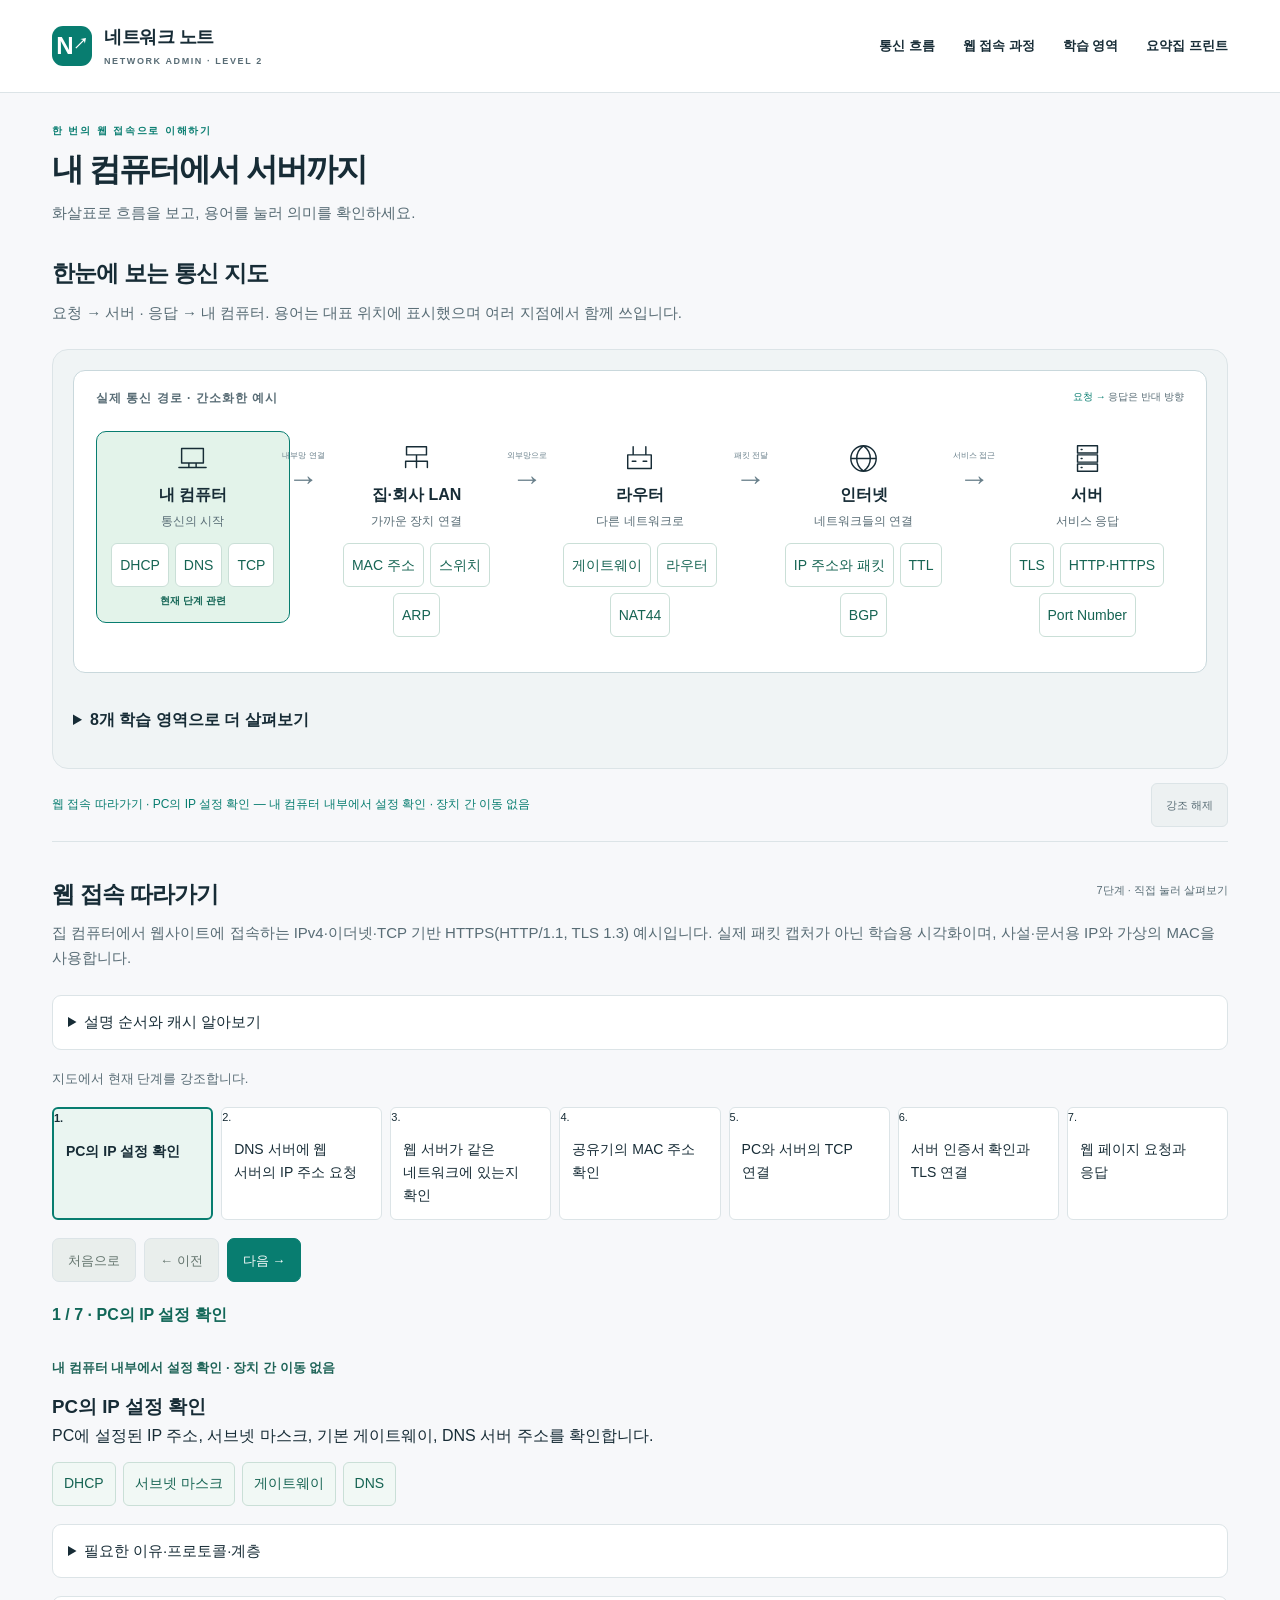
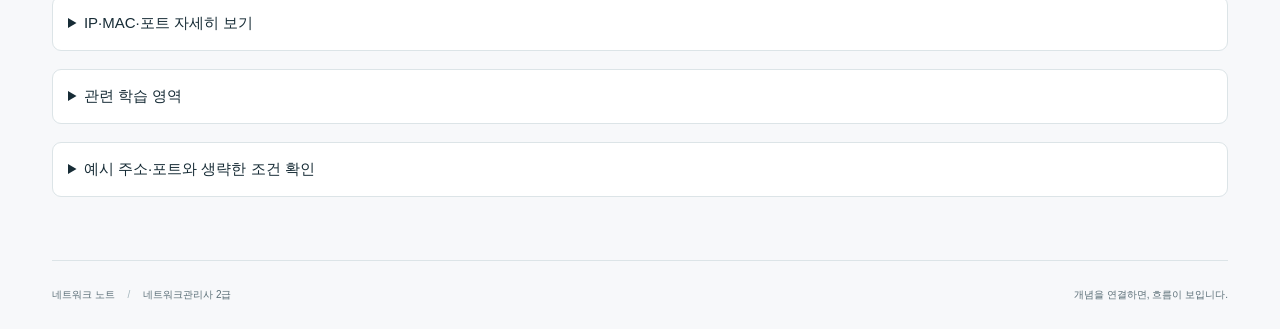
==== commit 196fb4d8: "Update index.html" ====
--- a/index.html
+++ b/index.html
@@ -16,7 +16,8 @@
 <a class="skip-link" href="#main">본문으로 건너뛰기</a>
 <header class="site-header"><div class="header-inner">
   <a class="brand" href="index.html"><span class="brand-mark" aria-hidden="true">N<span>↗</span></span><span>네트워크 노트<small>NETWORK ADMIN · LEVEL 2</small></span></a>
-  <nav aria-label="주 메뉴"><a href="index.html#concept-map">통신 흐름</a><a href="index.html#web-access">웹 접속 과정</a><a href="index.html#learning-areas">학습 영역</a></nav>
+  <nav aria-label="주 메뉴"><a href="index.html#concept-map">통신 흐름</a><a href="index.html#web-access">웹 접속 과정</a><a href="index.html#learning-areas">학습 영역</a>
+    <a href="html/print/index.html">요약집 프린트</a></nav>
   
 </div></header>
 <main id="main">
